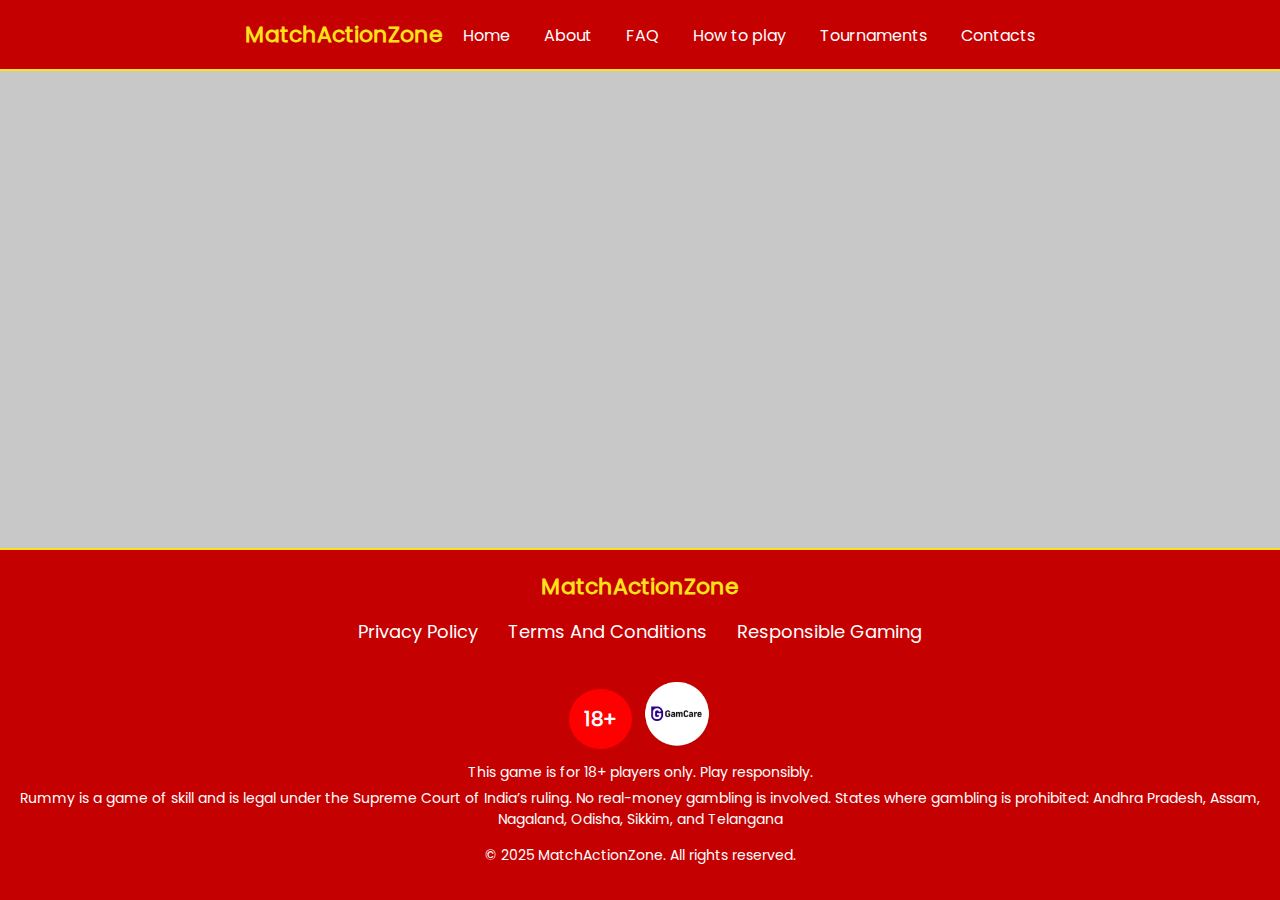
==== about/index.html @ b94d753a "ваыва" ====
<!DOCTYPE html>
<html lang="en">

<head>
    <meta charset="UTF-8" />
    <meta name="viewport" content="width=device-width, initial-scale=1.0" />
    <title>Discover MatchActionZone - Immerse Yourself in the Skill-Centric World of Rummy</title>
    <meta name="description" content="Welcome to MatchActionZone, a dedicated platform that celebrates the true spirit of Rummy! Our focus is on fostering skill and strategy, empowering players to enhance their analytical abilities and refine their game tactics. Join a vibrant community that values fair play, personal growth, and the thrill of mastering Rummy. Dive deep into a game where your expertise truly matters, and experience an exhilarating gaming journey with MatchActionZone!" />
    <link rel="stylesheet" href="/fonts/fontawesome/css/all.min.css" />
    <link rel="icon" href="/img/favicon.ico" />
    <link rel="stylesheet" href="/style.css" />

    <script src="/burgerMenu.js" defer></script>
    <script src="/popUp.js" defer></script>
    <script src="/about.js" defer></script>


</head>

<body>
    <header class="header">
        <nav class="navigation">
            <a class="header-link" href="/">MatchActionZone</a>
            <div class="burger-menu" id="burgerMenu">
                <div class="burger-line"></div>
                <div class="burger-line"></div>
                <div class="burger-line"></div>
            </div>
            <ul class="nav-list" id="navList">
                <li class="nav-item">
                    <a class="nav-link nav-link-hover" href="/">Home</a>
                </li>
                <li class="nav-item">
                    <a class="nav-link nav-link-hover" href="/about/">About</a>
                </li>
                <li class="nav-item">
                    <a class="nav-link nav-link-hover" href="/faq/">FAQ</a>
                </li>
                <li class="nav-item">
                    <a class="nav-link nav-link-hover" href="/how-to-play/">How to play</a>
                </li>
                <li class="nav-item">
                    <a class="nav-link nav-link-hover" href="/tournaments/">Tournaments</a>
                </li>
                <li class="nav-item">
                    <a class="nav-link nav-link-hover" href="/contacts/">Contacts</a>
                </li>
            </ul>
        </nav>
    </header>

    <main class="about-content">
        
    </main>

    <footer class="footer">
        <div class="footer-content">
            <div class="footer-details">
                <a class="footer-brand" href="/">MatchActionZone</a>
            </div>
            <div class="footer-links">
                <a href="/privacy-policy/">Privacy Policy</a>
                <a href="/terms-conditions/">Terms And Conditions</a>
                <a href="/responsible-gaming/">Responsible Gaming</a>
            </div>
            <div class="gam" >
                <div class="cirle" >18+</div>
                <a href="https://www.gamcare.org.uk/" target="_blank"><img class="img18" src="/img/ga-care.png" alt="img" ></a>
            </div>
        </div>
        <p class="warn-18">This game is for 18+ players only. Play responsibly.</p>
        <p class="warn-states">Rummy is a game of skill and is legal under the Supreme Court of India’s ruling. No real-money gambling is involved. 
            States where gambling is prohibited: Andhra Pradesh, Assam, Nagaland, Odisha, Sikkim, and Telangana</p>
        <p class="footer-rights">&copy; 2025 MatchActionZone. All rights reserved.</p>
    </footer>

    <div id="popup" class="popup">
        <div class="popup-content">
            <span class="close" id="closePopupButton">&times;</span>
            <h2>Important Notice</h2>
            <p>Play responsibly and stay in control! Our website is only for users aged 18 and above. Enjoy the game wisely and prioritize your well-being.</p>
        </div>
    </div>

</body>

</html>
---- style.css ----
@font-face {
    font-family: "Poppins";
    src: url("fonts/Poppins-Regular.ttf") format("truetype");
    font-weight: normal;
    font-style: normal;
}

html,
body {
    height: 100%;
    max-width: 1920px;
    margin: 0 auto;
}

html {
    scroll-behavior: smooth;
}
a {
    text-decoration: none;
}

body {
    font-family: "Poppins", sans-serif;
    font-size: 18px;
    font-weight: 400;
    margin: 0;
    background-color: #c8c8c8;
    color: rgb(0, 0, 0);
    display: flex;
    flex-direction: column;
    overflow-x: hidden;
}

* {
    box-sizing: border-box;
}

@media (max-width: 900px) {
    body {
        font-size: 16px;
    }
    .navigation {
        flex-direction: column;
        gap: 10px;
    }
    .header {
        padding: 35px 0;
        display: flex;
        justify-content: center;
    }
    .main-content {
        margin-top: 80px !important;
    }

    
}
body::-webkit-scrollbar {
    width: 10px;
    background-color: white;
}
body::-webkit-scrollbar-thumb {
    background-color: silver;
}
body::-webkit-scrollbar-track {
    -webkit-box-shadow: inset 0 0 6px white;
    background-color: transparent;
}
.header {
    padding: 18px 20px;
    position: fixed;
    top: 0px;
    left: 0px;
    right: 0px;
    background-color: #c50000;
    transition: top 0.3s;
    z-index: 1000;
    max-width: 1920px;
    margin: 0 auto;
    border-bottom: 2px solid #ffe11c;
}
.navigation {
    display: flex;
    justify-content: space-between;
    align-items: center;
}
.header-link,
.footer-brand {
    text-decoration: none;
    color: #ffe11c;
    font-weight: 900;
    font-size: 22px;
    transition: color 0.3s ease;
}
.nav-list {
    list-style: none;
    padding: 0;
    margin: 0;
    display: flex;
}
.nav-item {
    margin-left: 20px;
}
.nav-link {
    font-weight: 100;
    text-decoration: none;
    color: rgb(255, 255, 255);
    font-size: 16px;
    border-bottom: 1px solid transparent;
    transition: all 0.3s ease;
}


@media (max-width: 550px) {
    .nav-item {
        margin-left: 5px;
        font-size: 14px;
    }
    .nav-link {
        padding: 2px 5px;
    }
}

.nav-list.show {
    max-height: 100%;
    opacity: 1;
    right: 0;
}

.burger-menu {
    display: none;
    flex-direction: column;
    cursor: pointer;
    transition: transform 0.3s ease;
}

.burger-line {
    width: 30px;
    height: 4px;
    background-color: rgb(255, 255, 255);
    margin: 3px 0;
    transition: 0.3s;
}

.burger-menu.active .burger-line:nth-child(1) {
    transform: translateY(10px) rotate(45deg);
}

.burger-menu.active .burger-line:nth-child(2) {
    opacity: 0;
}

.burger-menu.active .burger-line:nth-child(3) {
    transform: translateY(-10px) rotate(-45deg);
}

@media (max-width: 730px) {
    .nav-list {
        list-style: none;
        padding: 0;
        margin: 0;
        display: flex;
        transition: max-height 0.3s ease, opacity 0.3s ease;
        max-height: 0;
        overflow: hidden;
        opacity: 0;
    }
    .nav-list {
        display: flex;
    }

    .nav-item:first-child {
        margin-top: 20px;
    }

    .burger-menu {
        display: flex;
        margin-right: 15px;
    }
    .navigation {
        flex-direction: row;
        flex-wrap: wrap;
        margin-top: 40px;
    }
}

.main-content {
    margin-top: 50px;
}

.navigation {
    margin: 0 auto;
    display: flex;
    align-items: center;
    width: 100%;
    max-width: 1200px;
    justify-content: center;
}

@media (max-width: 768px) {
    .main-content {
        margin-top: 52px;
    }
    .navigation {
        justify-content: space-between;
    }
}

.nav-list {
    display: flex;
    gap: 14px;
    list-style: none;
}

.nav-item {
    position: relative;
}

@media (max-width: 730px) {
    .burger-menu {
        display: flex;
        z-index: 10000;
    }
    .nav-list {
        list-style: none;
        padding: 0;
        margin: 0;
        display: flex;
        flex-direction: column; /* Изменяем на колонку для бокового меню */
        background-color: #c50000; /* Цвет фона */
        position: fixed; /* Фиксируем меню */
        top: 0;
        right: -250px; /* Скрываем за пределами экрана */
        width: 250px; /* Ширина меню */
        height: 100%; /* Высота на весь экран */
        transition: right 0.3s ease; /* Анимация */
        z-index: 999; /* Указываем z-index */
        border-left: 2px solid #ffe11c;
    }
    .nav-list.active {
        display: flex;
    }
    .nav-link-underline {
        border: none;
    }
}

@media (max-width:426px) {
    
    .burger-line{
        background-color: rgb(255, 255, 255);
    }
    .main-content{
        margin-top: 0;
    }
    .slider-header{
        margin-top: 0;
    }
    .nav-list{
        top: 0;
    }
    
}

.footer {
    background-color: #c50000; /* Dark background color */
    color: #ffffff; /* White text color */
    padding: 20px;
    text-align: center;
    margin-top: auto;
    border-top: 2px solid #ffe11c;
}

.footer-content {
    display: flex;
    flex-direction: column; /* Stack items vertically */
    align-items: center; /* Center items */
}

.footer-details {
    margin-bottom: 15px; /* Space between brand and links */
}

.footer-links {
    margin-bottom: 15px; /* Space below links */
    display: flex;
    gap: 10px;
}

.footer-links a {
    color: #ffffff; /* White color for links */
    text-decoration: none; /* Remove underline */
    margin: 0 10px; /* Space between links */
    transition: color 0.3s ease;
}

.warn-18,
.warn-states {
    font-size: 14px; /* Set a smaller font size for warnings */
    margin: 5px 0; /* Space around paragraphs */
}

.footer-rights {
    font-size: 14px; /* Similar size for rights statement */
    margin-top: 15px; /* Space above this statement */
}

/* Responsive Styles */
@media (max-width: 768px) {
    .footer-content {
        flex-direction: column; /* Stack vertically on smaller screens */
    }
    
    .footer-links {
        flex-direction: column; /* Stack links vertically on smaller screens */
        align-items: center; /* Center links */
    }
    
    .footer-links a {
        margin: 5px 0; /* Space between stacked links */
    }
}

.gam{
    display: flex; margin-top: 20px; align-items: center; gap: 10px; justify-content: center;
  }
  .cirle{
    color: white; background-color: red; border-radius: 100%; padding: 15px;font-size: 20px; font-weight: 700;

  }
  .img18{
    max-width: 70px;
  }

  .popup {
    display: none; /* По умолчанию скрываем */
    position: fixed;
    top: 0;
    left: 0;
    width: 100%;
    height: 100%;
    background: rgba(0, 0, 0, 0.807);
    justify-content: center;
    align-items: center;
}

.popup-content {
    background: rgb(233, 163, 163);
    padding: 10px;
    border-radius: 5px;
    text-align: center;
    position: relative;
    max-width: 900px;
}

.close {
    position: absolute;
    top: 10px;
    right: 15px;
    cursor: pointer;
    font-size: 30px;
}


.thank-you-container {
    max-width: 600px;
    padding: 20px;
    background: #fff;
    border: 1px solid #ddd;
    box-shadow: 0 2px 5px rgba(0, 0, 0, 0.1);
    border-radius: 8px;
    position: fixed;
    top: 50%;
    left: 50%;
    transform: translate(-50%, -50%);
    width: 90%;
  }
  .thank-you-container h1 {
    font-size: 2rem;
    margin-bottom: 20px;
  }
  .thank-you-container p {
    font-size: 1rem;
    margin-bottom: 30px;
  }

.hero-section {
    margin-top: -30px;
    position: relative;
    height: 100vh;
    width: 100%;
    background-image: url('img/home/hero-bg.jpg');
    background-size: cover;
    background-position: center;
    display: flex;
    justify-content: center;
    align-items: center;
}

.hero-section-2 {
    margin-top: -30px;
    position: relative;
    height: 100vh;
    width: 100%;
    background-image: url('img/about-bg.jpg');
    background-size: cover;
    background-position: center;
    display: flex;
    justify-content: center;
    align-items: center;
}

.hero-overlay {
    position: absolute;
    top: 0;
    left: 0;
    right: 0;
    bottom: 0;
    background-color: rgba(0, 0, 0, 0.5);
    display: flex;
    flex-direction: column;
    justify-content: center;
    align-items: center;
    text-align: center;
    color: white;
}

.hero-title {
    font-size: 2.5em;
    margin-bottom: 10px;
    padding: 10px;
}

.hero-subtitle {
    font-size: 1.5em;
    margin: 0;
    margin-bottom: 20px;
    padding: 10px;
    padding-left: 60px;
    padding-right: 60px;
}

.hero-button {
    padding: 10px 20px;
    background-color: transparent;
    color: #ffffff;
    text-decoration: none;
    border: 2px solid white;
    border-radius: 30px;
    transition: background-color 0.3s;
}

@media (max-width: 600px) {
    .hero-title {
        font-size: 2em;
    }

    .hero-subtitle {
        font-size: 1.2em;
    }

    .hero-button {
        padding: 8px 16px;
    }

}

.hero__form {
    max-width: 400px;
    margin: 50px auto; /* Отступ сверху для визуального отделения */
    padding: 30px;
    background: linear-gradient(270deg, #ffcc00, #ff3366, #ffcc00); /* Градиентный фон */
    background-size: 400% 400%; /* Размер фона для анимации */
    border-radius: 12px; /* Закругленные углы */
    box-shadow: 0 8px 20px rgba(0, 0, 0, 0.1); /* Мягкая тень */
    display: flex;
    flex-direction: column;
    animation: gradient 10s ease infinite; /* Анимация градиента */
    position: relative; /* Для наличия контекста позиционирования */
    z-index: 1; /* Повышаем порядок слоя формы */
}

/* Анимация градиента */
@keyframes gradient {
    0% {
        background-position: 0% 50%; /* Начальное положение */
    }
    50% {
        background-position: 100% 50%; /* Положение в середине */
    }
    100% {
        background-position: 0% 50%; /* Возврат к началу */
    }
}

.hero__form:hover {
    transform: translateY(-3px); /* Легкий подъем при наведении */
}

.priv-btn-link {
    color: black;
    transition: all 0.5s ease;
}

.hero__label {
    margin-bottom: 10px;
    font-weight: bold;
    font-size: 1.1em;
    color: #333; /* Темно-серый цвет текста */
}

input[type="tel"] {
    padding: 14px;
    border: 1px solid #ccc; /* Серый цвет границы */
    border-radius: 8px;
    font-size: 1em;
    margin-bottom: 20px;
    transition: border-color 0.3s, box-shadow 0.3s; /* Плавные эффекты */
}

input[type="tel"]:focus {
    border-color: #007BFF; /* Цвет границы при фокусе */
    box-shadow: 0 0 5px rgba(0, 123, 255, 0.5); /* Тень при фокусе */
    outline: none;
}

.hero-flex-cont {
    display: flex;
    align-items: center;
    margin-bottom: 20px;
}

.hero__note {
    margin-left: 10px;
    font-size: 0.9em;
    color: #ffffff; /* Грей цвет текста */
}

.btn-hero {
    padding: 12px;
    background-color: #7d0000; /* Основной цвет кнопки */
    color: #ffffff; /* Цвет текста кнопки */
    border: none;
    border-radius: 8px;
    font-size: 1.1em;
    cursor: pointer;
    transition: background-color 0.3s, transform 0.2s; /* Плавные изменения */
}

/* Медиазапросы для адаптивности */
@media (max-width: 600px) {
    .hero__form {
        width: 90%;
        padding: 20px; /* Уменьшаем отступы на мобильных устройствах */
    }

    .hero__label {
        font-size: 1em;
    }

    input[type="tel"], .btn-hero {
        font-size: 0.9em;
    }

    .hero__note {
        font-size: 0.8em;
    }
}





























@media (min-width: 1025px) {
    .header-link:hover,
    .footer-brand:hover {
        color: #c0c0c0;
    }
    .nav-link-hover:hover {
        color: #ffe11c;
    }
    .footer-links a:hover {
        color: #ffe11c;
    }
    .btn-hero:hover {
        background-color: #c00000; /* Цвет кнопки при наведении */
        transform: translateY(-1px); /* Легкий подъем при наведении */
    }
    .priv-btn-link:hover {
        color: #616161;
    }
}
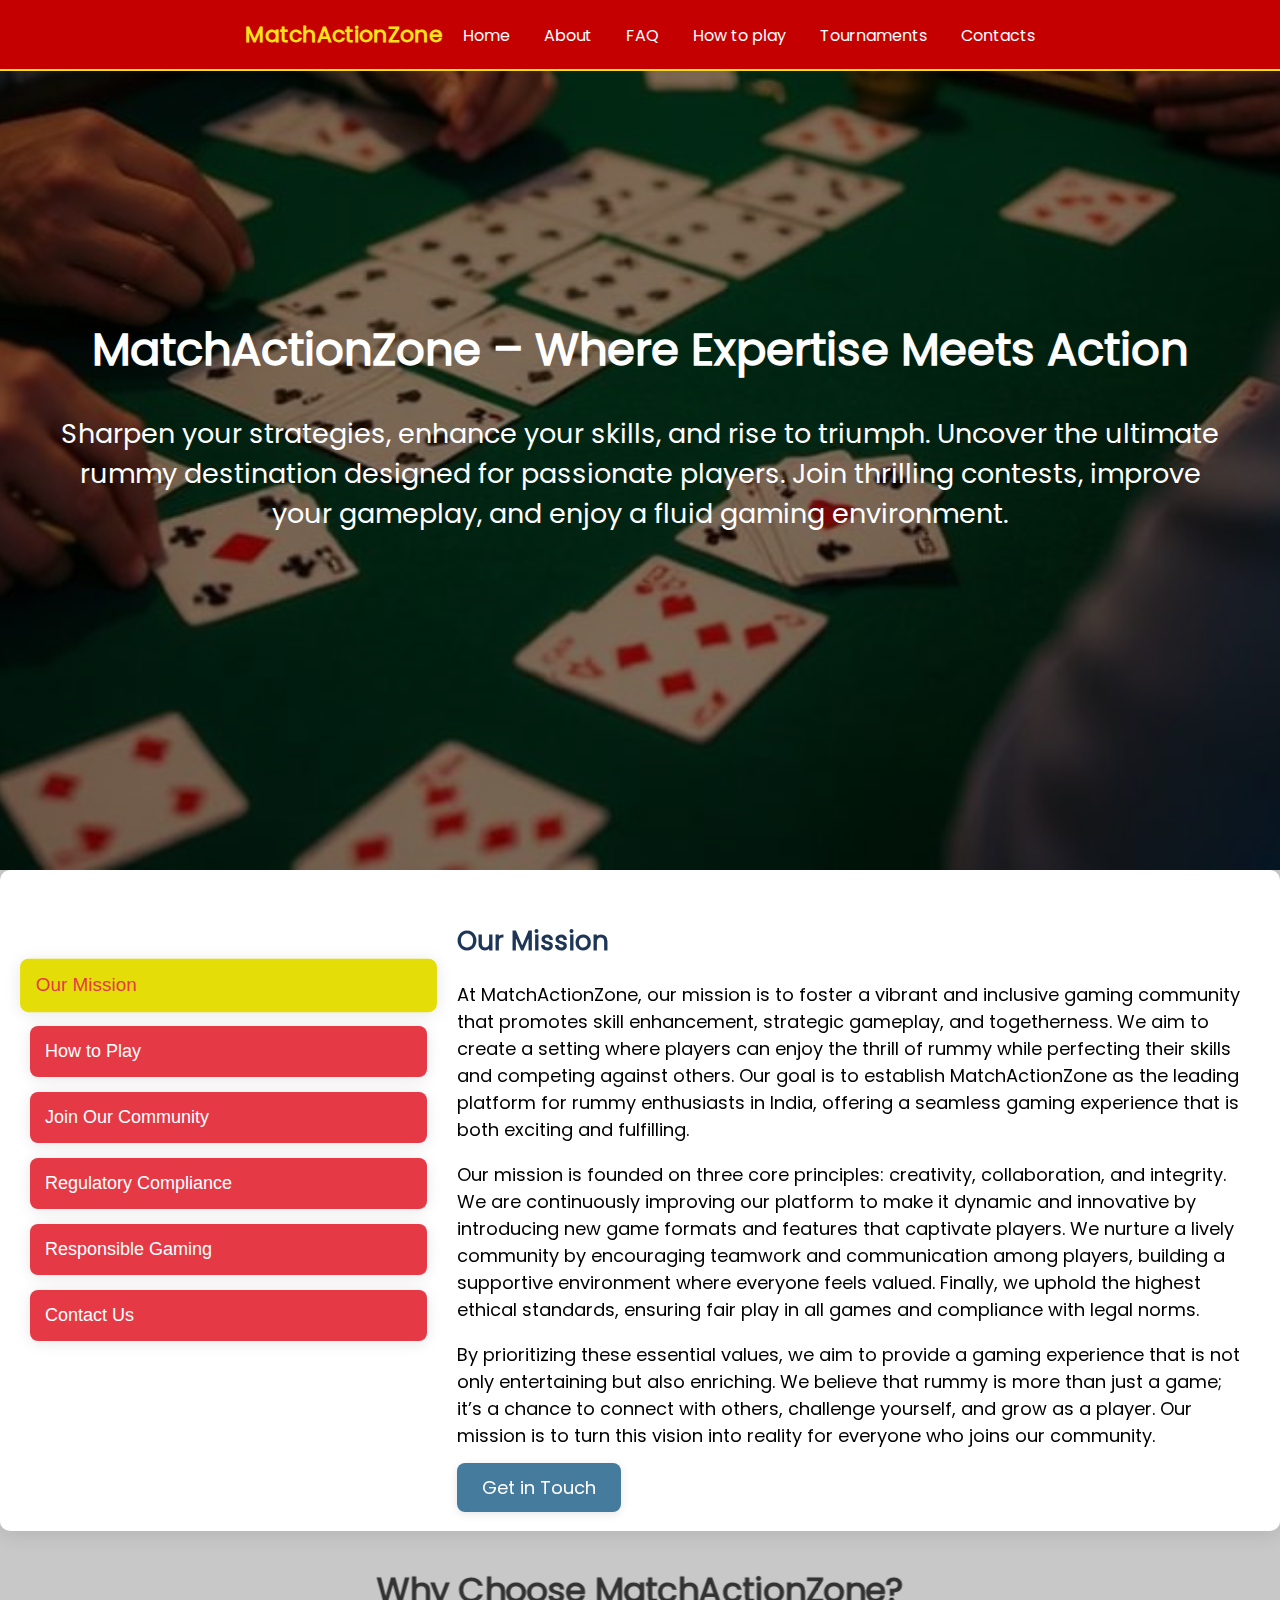
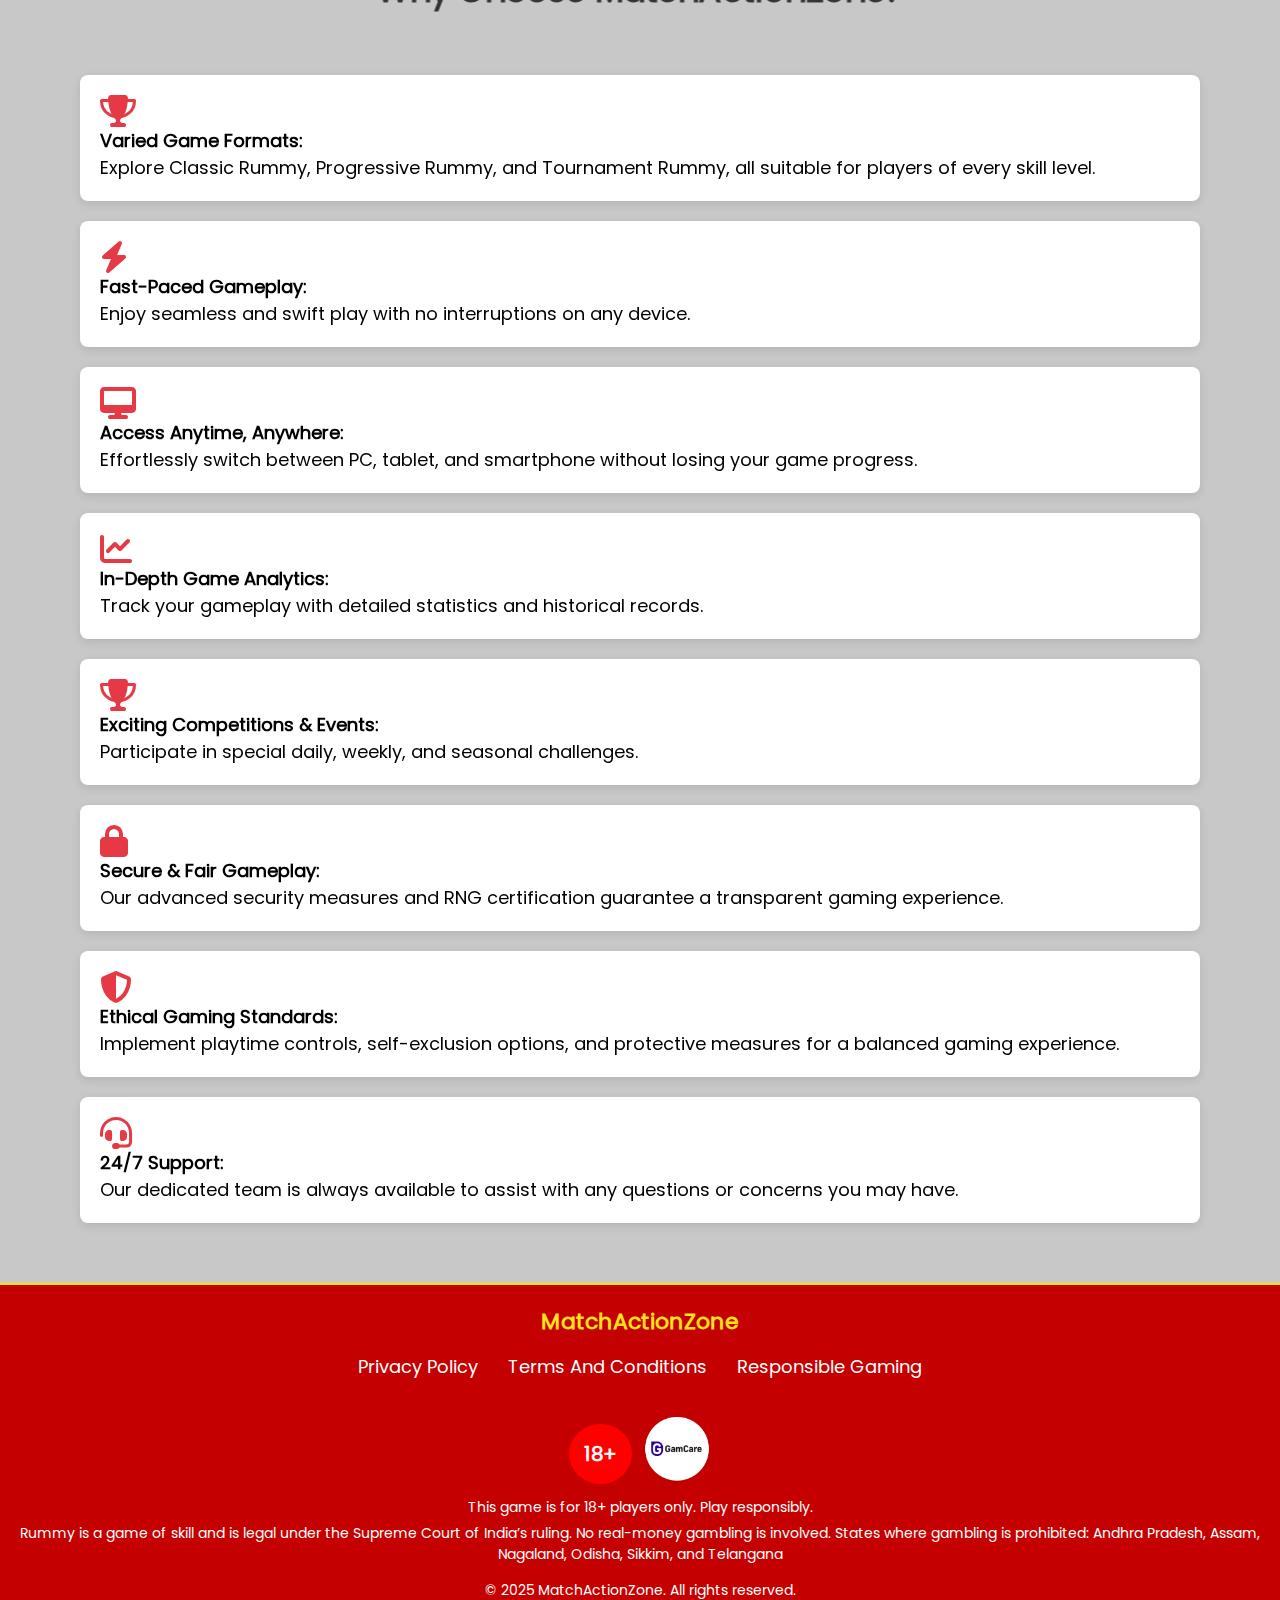
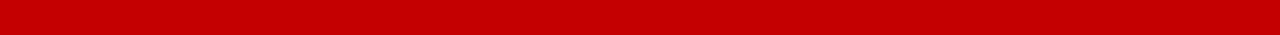
==== commit 76548976: "fghfghfh" ====
--- a/about/index.html
+++ b/about/index.html
@@ -50,7 +50,102 @@
     </header>
 
     <main class="about-content">
-        
+        <section class="hero-section-2">
+            <div class="hero-overlay">
+                <h1 class="hero-title">MatchActionZone – Where Expertise Meets Action</h1>
+                <p class="hero-subtitle">Sharpen your strategies, enhance your skills, and rise to triumph. Uncover the ultimate rummy destination designed for passionate players. Join thrilling contests, improve your gameplay, and enjoy a fluid gaming environment.</p>
+            </div>
+        </section>
+        <section class="about-rummy">
+            <div class="about-rummy__container">
+                <div class="about-rummy__sidebar">
+                    <button class="about-rummy__button about-rummy__button--active" data-content="mission">Our Mission</button>
+                    <button class="about-rummy__button" data-content="gameplay">How to Play</button>
+                    <button class="about-rummy__button" data-content="community">Join Our Community</button>
+                    <button class="about-rummy__button" data-content="compliance">Regulatory Compliance</button>
+                    <button class="about-rummy__button" data-content="responsible">Responsible Gaming</button>
+                    <button class="about-rummy__button" data-content="support">Contact Us</button>
+                </div>
+                <div class="about-rummy__content">
+                    <div class="about-rummy__text display-block" id="mission"> <!-- Initially displayed -->
+                        <h2 class="about-rummy__title">Our Mission</h2>
+                        <p>At MatchActionZone, our mission is to foster a vibrant and inclusive gaming community that promotes skill enhancement, strategic gameplay, and togetherness. We aim to create a setting where players can enjoy the thrill of rummy while perfecting their skills and competing against others. Our goal is to establish MatchActionZone as the leading platform for rummy enthusiasts in India, offering a seamless gaming experience that is both exciting and fulfilling.</p>
+                        <p>Our mission is founded on three core principles: creativity, collaboration, and integrity. We are continuously improving our platform to make it dynamic and innovative by introducing new game formats and features that captivate players. We nurture a lively community by encouraging teamwork and communication among players, building a supportive environment where everyone feels valued. Finally, we uphold the highest ethical standards, ensuring fair play in all games and compliance with legal norms.</p>
+                        <p>By prioritizing these essential values, we aim to provide a gaming experience that is not only entertaining but also enriching. We believe that rummy is more than just a game; it’s a chance to connect with others, challenge yourself, and grow as a player. Our mission is to turn this vision into reality for everyone who joins our community.</p>
+                    </div>
+                    <div class="about-rummy__text display-none" id="gameplay">
+                        <h2>How to Play</h2>
+                        <p>MatchActionZone is designed to provide an engaging and captivating gaming experience for players of every skill level. Our platform features a variety of rummy formats, each with distinct rules and strategic elements. From traditional 13-card rummy to complex variants like Points Rummy and Pool Rummy, we ensure that there’s something fun for everyone.</p>
+                        <p>The gameplay experience focuses on skill and strategy, ensuring that every match poses a challenging test that requires focus and careful thought. Players can engage in real-money games, tournaments, and special events, providing opportunities to win exciting rewards and prizes. We are constantly refining our gameplay options and features to keep the excitement alive, ensuring players always have new adventures to embark on.</p>
+                        <p>Additionally, our user-friendly interface allows beginners to learn easily while seasoned players can sharpen their strategies. We offer comprehensive tutorials and support to help newcomers get started, and our community forums are brimming with expert tips and strategies shared by experienced members. This collaborative spirit helps players enhance their skills and fully enjoy the game.</p>
+                    </div>
+                    <div class="about-rummy__text display-none" id="community">
+                        <h2>Join Our Community</h2>
+                        <p>At MatchActionZone, our community is at the heart of what we do. We believe that the true essence of rummy lies in the connections and friendships built through the game. Our platform is designed to foster a sense of belonging among players, offering a space to share strategies, learn from one another, and grow together.</p>
+                        <p>Our community is lively and diverse, comprising players from all over India. We promote interaction through forums, chat rooms, and social media, where players can discuss gameplay, share experiences, and engage in meaningful dialogue. This collaborative atmosphere enriches the gaming experience and nurtures lasting relationships among players.</p>
+                        <p>We also organize community events and competitions that bring players together, offering chances to compete, socialize, and create memorable experiences. These events are designed to be inclusive and engaging, ensuring every player feels a part of the larger rummy family. By cultivating this strong sense of community, we aim to position MatchActionZone as more than just a gaming platform—it’s a social space where friendships blossom and unforgettable moments are made.</p>
+                    </div>
+                    <div class="about-rummy__text display-none" id="compliance">
+                        <h2>Regulatory Compliance</h2>
+                        <p>At MatchActionZone, we are fully committed to adhering to legal regulations. We recognize that rummy is regarded as a game of skill in India, which allows players to legally participate in real-money games. Our platform is structured to guarantee that all games are fair, transparent, and conducted in accordance with the law.</p>
+                        <p>We dedicate ourselves to maintaining the highest levels of integrity and transparency, ensuring our operations align with Indian gaming regulations. Our legal team continuously monitors updates to legislation and adjusts our practices to ensure ongoing compliance. This commitment to the law assures our players that they are engaging in a safe and legitimate gaming environment.</p>
+                        <p>Furthermore, we advocate for responsible gaming practices, encouraging players to stay within their limits and establish boundaries to promote a healthy gaming experience. Our platform incorporates features to help players manage their gaming habits, including deposit limits and self-exclusion options. By prioritizing regulatory compliance and responsible gaming, we strive to create a safe and trustworthy environment for all users.</p>
+                    </div>
+                    <div class="about-rummy__text display-none" id="responsible">
+                        <h2>Responsible Gaming</h2>
+                        <p>MatchActionZone is dedicated to promoting responsible gaming practices that ensure a safe and enjoyable experience for every player. We believe that gaming should provide entertainment and not lead to financial strain or personal issues. To support this, we offer tools and resources to help players manage their gaming habits responsibly.</p>
+                        <p>Our platform includes features like deposit limits, session limits, and self-exclusion options that empower players to set restrictions and monitor their gaming activities. We also provide access to resources and support for those who may need assistance with their gaming behavior, including links to counseling services and support groups.</p>
+                        <p>Moreover, we encourage players to enjoy gaming within their means and refrain from chasing losses. Our community forums often discuss responsible gaming strategies, fostering a supportive atmosphere where players can share experiences and advice. By advocating for responsible gaming, we strive to ensure that MatchActionZone remains a positive and enjoyable experience for everyone involved.</p>
+                    </div>
+                    <div class="about-rummy__text display-none" id="support">
+                        <h2>Contact Us</h2>
+                        <p>At MatchActionZone, we pride ourselves on delivering exceptional customer support that is both responsive and proactive. Our dedicated support team is available 24/7 to assist with any questions or concerns. Whether you have inquiries about gameplay, transactions, or technical issues, we are here to help.</p>
+                        <p>Our support channels include email, phone, and live chat, ensuring you can reach us in the way that is most convenient for you. We aim to resolve issues quickly and efficiently, often providing solutions within minutes of receiving your query. Our goal is to ensure that every interaction with our support team leaves you feeling valued and supported.</p>
+                        <p>Additionally, we continually collect feedback from our players to improve our support services. This input helps us identify areas for enhancement and implement changes that enrich the overall gaming experience. By prioritizing customer satisfaction, we seek to build lasting relationships with our players, ensuring that MatchActionZone remains their first choice for rummy games.</p>
+                    </div>
+                    <div class="about-rummy__button-container">
+                        <a href="/contacts/" class="about-rummy__contact-button">Get in Touch</a>
+                    </div>
+                </div>
+            </div>
+        </section>
+        <section class="rummy-features">
+            <h2 class="rummy-features__title">Why Choose MatchActionZone?</h2>
+            <ul class="rummy-features__list">
+                <li class="rummy-features__item rummy-features__item--mode">
+                    <i class="fas fa-trophy rummy-features__icon"></i> <strong>Varied Game Formats:</strong> 
+                    Explore Classic Rummy, Progressive Rummy, and Tournament Rummy, all suitable for players of every skill level.
+                </li>
+                <li class="rummy-features__item rummy-features__item--speed">
+                    <i class="fas fa-bolt rummy-features__icon"></i> <strong>Fast-Paced Gameplay:</strong> 
+                    Enjoy seamless and swift play with no interruptions on any device.
+                </li>
+                <li class="rummy-features__item rummy-features__item--access">
+                    <i class="fas fa-desktop rummy-features__icon"></i> <strong>Access Anytime, Anywhere:</strong> 
+                    Effortlessly switch between PC, tablet, and smartphone without losing your game progress.
+                </li>
+                <li class="rummy-features__item rummy-features__item--insights">
+                    <i class="fas fa-chart-line rummy-features__icon"></i> <strong>In-Depth Game Analytics:</strong> 
+                    Track your gameplay with detailed statistics and historical records.
+                </li>
+                <li class="rummy-features__item rummy-features__item--tournaments">
+                    <i class="fas fa-trophy rummy-features__icon"></i> <strong>Exciting Competitions & Events:</strong> 
+                    Participate in special daily, weekly, and seasonal challenges.
+                </li>
+                <li class="rummy-features__item rummy-features__item--security">
+                    <i class="fas fa-lock rummy-features__icon"></i> <strong>Secure & Fair Gameplay:</strong> 
+                    Our advanced security measures and RNG certification guarantee a transparent gaming experience.
+                </li>
+                <li class="rummy-features__item rummy-features__item--responsible">
+                    <i class="fas fa-shield-alt rummy-features__icon"></i> <strong>Ethical Gaming Standards:</strong> 
+                    Implement playtime controls, self-exclusion options, and protective measures for a balanced gaming experience.
+                </li>
+                <li class="rummy-features__item rummy-features__item--support">
+                    <i class="fas fa-headset rummy-features__icon"></i> <strong>24/7 Support:</strong>
+                    Our dedicated team is always available to assist with any questions or concerns you may have.
+                </li>
+            </ul>
+        </section>
     </main>
 
     <footer class="footer">
--- a/style.css
+++ b/style.css
@@ -401,7 +401,7 @@
     position: relative;
     height: 100vh;
     width: 100%;
-    background-image: url('img/about-bg.jpg');
+    background-image: url('img/hero-about.jpg');
     background-size: cover;
     background-position: center;
     display: flex;
@@ -477,6 +477,7 @@
     animation: gradient 10s ease infinite; /* Анимация градиента */
     position: relative; /* Для наличия контекста позиционирования */
     z-index: 1; /* Повышаем порядок слоя формы */
+    transition: all 0.3s ease;
 }
 
 /* Анимация градиента */
@@ -490,10 +491,6 @@
     100% {
         background-position: 0% 50%; /* Возврат к началу */
     }
-}
-
-.hero__form:hover {
-    transform: translateY(-3px); /* Легкий подъем при наведении */
 }
 
 .priv-btn-link {
@@ -579,7 +576,953 @@
 
 
 
-
+/* Основные стили для секции */
+.rummy-bonus-section {
+    padding: 80px 20px;
+    text-align: center;
+    position: relative;
+    overflow: hidden;
+}
+
+.rummy-bonus-section__title {
+    font-size: 3rem;
+    color: #000000;
+    margin-bottom: 20px;
+    font-weight: 700;
+    text-transform: uppercase;
+    text-shadow: 1px 1px 10px rgba(0, 0, 0, 0.3);
+}
+
+.rummy-bonus-section__description {
+    font-size: 1.2rem;
+    color: #000000;
+    margin-bottom: 40px;
+    opacity: 0.7;
+}
+
+/* Стили для карточек команды */
+.rummy-bonus-cards {
+    display: grid;
+    grid-template-columns: repeat(3, 1fr);
+    gap: 20px;
+}
+
+.rummy-bonus-card {
+    position: relative;
+    background-color: #ffffff;
+    border-radius: 15px;
+    box-shadow: 0 20px 40px rgba(0, 0, 0, 0.15);
+    overflow: hidden;
+    transition: transform 0.3s ease, box-shadow 0.3s ease;
+    perspective: 1000px; /* Для 3D эффекта */
+}
+
+.rummy-bonus-card__image {
+    width: 100%;
+    height: 180px;
+    object-fit: cover;
+}
+
+.rummy-bonus-card__title {
+    font-size: 1.8rem;
+    margin: 20px 0 10px;
+    color: #a80000;
+    font-weight: bold;
+    text-transform: uppercase;
+}
+
+.rummy-bonus-card__text {
+    color: #454545;
+    font-size: 1rem;
+    margin-bottom: 10px;
+}
+
+/* Стили для кнопок и ссылок */
+.rummy-bonus-card__button {
+    padding: 12px 20px;
+    border-radius: 5px;
+    text-transform: uppercase;
+    font-weight: bold;
+    color: #fff;
+    background: linear-gradient(45deg, #ad4949, #69000e);
+    box-shadow: 0 5px 15px rgba(0, 0, 0, 0.2);
+    transition: transform 0.3s ease, background-color 0.3s ease;
+    text-decoration: none; /* Убираем подчеркивание */
+    display: inline-block; /* Делаем ссылку блочным элементом для padding */
+    margin-bottom: 20px;
+}
+
+/* Эффект 3D на карточках */
+.rummy-bonus-card::before, .rummy-bonus-card::after {
+    content: '';
+    position: absolute;
+    top: 0;
+    left: 0;
+    width: 100%;
+    height: 100%;
+    border-radius: 15px;
+    transition: transform 0.3s;
+    pointer-events: none;
+}
+
+.rummy-bonus-card::before {
+    background: rgba(255, 255, 255, 0.2);
+    transform: translateZ(-1px);
+    z-index: -1;
+}
+
+.rummy-bonus-card::after {
+    background: rgba(0, 0, 0, 0.1);
+    transform: translateZ(-2px);
+    z-index: -1;
+}
+
+/* Адаптивный дизайн */
+@media (max-width: 1024px) {
+    .rummy-bonus-cards {
+        grid-template-columns: repeat(2, 1fr);
+    }
+
+    .rummy-bonus-section__title {
+        font-size: 2.5rem;
+    }
+
+    .rummy-bonus-section__description {
+        font-size: 1rem;
+    }
+}
+
+@media (max-width: 768px) {
+    .rummy-bonus-cards {
+        grid-template-columns: 1fr;
+    }
+
+    .rummy-bonus-section__title {
+        font-size: 2rem;
+    }
+
+    .rummy-bonus-card__title {
+        font-size: 1.5rem;
+    }
+}
+
+.rummyInfo-online {
+    padding: 60px;
+    border-radius: 10px;
+    max-width: 1400px;
+    margin: auto;
+    background: #f9f9f9;
+    position: relative;
+    overflow: hidden;
+}
+
+/* Заголовок секции */
+.rummyInfo-online-title {
+    font-size: 2.5rem;
+    color: #000;
+    text-align: center;
+    margin-bottom: 20px;
+    text-shadow: 2px 2px 5px rgba(0, 0, 0, 0.1);
+    transform: translateZ(0);
+    animation: slideIn 0.5s ease forwards;
+}
+
+/* Контент секции */
+.rummyInfo-online-content {
+    background: linear-gradient(135deg, #ffffff 0%, #e0e0e0 100%);
+    padding: 30px;
+    border-radius: 8px;
+    box-shadow: 0 10px 30px rgba(0, 0, 0, 0.15);
+    position: relative;
+    overflow: hidden;
+}
+
+/* Анимация для параграфов */
+.rummyInfo-paragraph {
+    font-size: 1.2rem;
+    line-height: 1.6;
+    margin-bottom: 15px;
+    color: #000;
+    opacity: 0; /* Начальное состояние */
+    transform: translateY(20px);
+    animation: fadeIn 0.5s ease forwards; /* Анимация появления */
+}
+
+/* Кнопка */
+.rummyInfo-online-button {
+    display: inline-block;
+    margin-top: 20px;
+    padding: 12px 30px;
+    background-color: #be0000;
+    color: #ffffff;
+    border: none;
+    border-radius: 30px;
+    text-decoration: none;
+    font-size: 1.1rem;
+    cursor: pointer;
+    transition: background-color 0.3s, transform 0.3s, box-shadow 0.3s;
+    box-shadow: 0 4px 10px rgba(0, 0, 0, 0.2);
+}
+
+/* Эффекты на кнопке */
+.rummyInfo-online-button:hover {
+    background-color: #d32a2a;
+    transform: translateY(-3px);
+    box-shadow: 0 8px 20px rgba(0, 0, 0, 0.3);
+}
+
+/* Паралакс эффект для секции */
+.rummyInfo-online::before {
+    content: '';
+    position: absolute;
+    top: 10%;
+    left: 50%;
+    width: 150%;
+    height: 150%;
+    background: rgba(255, 255, 255, 0.2);
+    border-radius: 50%;
+    transform: translate(-50%, -50%) scale(0.5);
+    z-index: 0;
+    animation: pulse 10s infinite ease-in-out;
+}
+
+/* Ключевые кадры для анимаций */
+@keyframes fadeIn {
+    to {
+        opacity: 1;
+        transform: translateY(0);
+    }
+}
+
+@keyframes slideIn {
+    from {
+        transform: translateY(-20px);
+        opacity: 0;
+    }
+    to {
+        transform: translateY(0);
+        opacity: 1;
+    }
+}
+
+@keyframes pulse {
+    0% {
+        transform: translate(-50%, -50%) scale(0.5);
+    }
+    50% {
+        transform: translate(-50%, -50%) scale(0.6);
+    }
+    100% {
+        transform: translate(-50%, -50%) scale(0.5);
+    }
+}
+
+/* Скрытый контент */
+.hiddenInfinity {
+    display: none;
+}
+
+/* Адаптивные стили */
+@media (max-width: 768px) {
+    .rummyInfo-online-title {
+        font-size: 2rem;
+    }
+
+    .rummyInfo-paragraph {
+        font-size: 1rem;
+    }
+
+    .rummyInfo-online-button {
+        font-size: 1rem;
+    }
+}
+
+@media (max-width: 480px) {
+    .rummyInfo-online {
+        padding: 20px;
+    }
+
+    .rummyInfo-online-title {
+        font-size: 1.5rem;
+    }
+
+    .rummyInfo-paragraph {
+        font-size: 0.9rem;
+    }
+
+    .rummyInfo-online-button {
+        padding: 10px 15px;
+        font-size: 0.9rem;
+    }
+}
+
+.rummy-section {
+    width: 100%; /* Занимает всю ширину экрана */
+    padding: 40px;
+    border-radius: 0; /* Без закругленных углов для полноэкранного стиля */
+    color: #000000;
+}
+
+.button-group {
+    display: flex;
+    justify-content: center;
+    gap: 20px; /* Пробел между кнопками */
+    margin-bottom: 30px;
+}
+
+.rummy-button {
+    padding: 15px 30px; /* Измененный отступ */
+    color: #ffffff;
+    background: rgba(204, 0, 0, 0.647); /* Полупрозрачный белый фон */
+    border: none; 
+    border-radius: 25px; /* Овальная форма */
+    font-size: 18px; /* Увеличенный размер шрифта */
+    cursor: pointer; /* Указатель для кликуемого элемента */
+    transition: all 0.3s ease; /* Плавный переход */
+    font-weight: bold; /* Жирный текст */
+}
+
+.rummy-button.active {
+    background-color: rgba(217, 69, 69, 0.504); /* Новая активная кнопка */
+}
+
+.content-block {
+    display: none;
+    margin-top: 30px;
+    text-align: left;
+    background: rgba(255, 255, 255, 0.9); /* Полупрозрачный белый фон */
+    border-radius: 20px;
+    padding: 30px;
+    box-shadow: 0 4px 20px rgba(0, 0, 0, 0.1); /* Легкая тень */
+}
+
+.content-block.active {
+    display: block;
+}
+
+.content-image {
+    width: 100%;
+    height: auto;
+    max-height: 400px; /* Максимальный размер изображения */
+    object-fit: cover;
+    border-radius: 20px;
+    margin-bottom: 15px; /* Пробел под изображением */
+}
+
+.rummy-section h3 {
+    font-size: 32px; /* Увеличенный размер заголовка */
+    margin: 20px 0;
+    text-shadow: 1px 1px 2px rgba(0, 0, 0, 0.5); /* Тень текста */
+}
+
+.rummy-section p {
+    font-size: 18px; /* Увеличенный размер текста */
+    line-height: 1.6; /* Увеличенный интервал между строками */
+}
+
+.rummy-section ul {
+    margin-left: 20px;
+    list-style-type: disc; /* Изменён тип маркеров */
+    padding-left: 10px; /* Отступ слева */
+    color: #333; /* Цвет текста для списка */
+}
+
+@media (max-width: 1030px) {
+    .button-group {
+        flex-direction: column;
+        gap: 10px; /* Пробел между кнопками в столбик */
+    }
+
+    .content-block {
+        padding: 20px; /* Уменьшенные отступы на мобильных устройствах */
+    }
+
+    .content-image {
+        max-height: 250px; /* Меньший максимальный размер изображений на мобильниках */
+    }
+
+    .rummy-button {
+        width: 100%; /* Ширина кнопок на мобильных */
+    }
+}
+
+.reviews-section {
+    text-align: center;
+    margin: 20px;
+    color: rgb(0, 0, 0);
+}
+
+.reviews-title {
+    font-size: 2em;
+    margin-bottom: 20px;
+    color: #920e0e;
+}
+
+.reviews-slider {
+    position: relative;
+    overflow: hidden;
+    height: 200px;
+}
+
+.reviews-slide {
+    opacity: 0;
+    transition: opacity 0.5s ease;
+    position: absolute;
+    width: 100%;
+    height: 100%;
+    text-align: center;
+}
+
+.reviews-slide.reviews-active {
+    opacity: 1;
+}
+
+.review-image {
+    border-radius: 50%;
+    width: 80px;
+    height: 80px;
+    object-fit: cover;
+    margin-bottom: 10px;
+}
+
+.reviewer-name {
+    font-weight: bold;
+    margin-bottom: 5px;
+}
+
+.review-text {
+    font-size: 1.2em;
+    line-height: 1.5;
+    padding: 0 20px;
+}
+
+@media (max-width: 768px) {
+    .reviews-title {
+        font-size: 1.5em;
+    }
+
+    .review-text {
+        font-size: 1em;
+    }
+
+    .review-image {
+        width: 60px;
+        height: 60px;
+    }
+}
+
+.match-action-card-section {
+    display: flex;                 /* Use Flexbox for layout */
+    flex-wrap: wrap;             /* Allow the cards to wrap */
+    justify-content: center;      /* Center cards horizontally */
+    gap: 20px;                   /* Space between cards */
+    padding: 20px;               /* Optional padding around the section */
+}
+
+.match-action-card {
+    background-color: white;      /* Background color of card */
+    border-radius: 15px;         /* Rounded corners */
+    box-shadow: 0 4px 10px rgba(0, 0, 0, 0.2);  /* Subtle shadow for depth */
+    transition: transform 0.2s, box-shadow 0.2s; /* Smooth transition effects */
+    width: calc(33.33% - 20px);  /* 3 cards per row with gap adjustment */
+    max-width: 400px;            /* Maximum width for larger screens */
+    overflow: hidden;            /* Ensures content doesn't overflow */
+    position: relative;           /* Position context for child elements */
+    padding: 10px;
+}
+
+.match-action-card-title {
+    font-size: 1.5em;            /* Title font size */
+    color: #333;                 /* Title color */
+    margin: 20px 0;             /* Margin around title */
+    text-align: center;          /* Center the title */
+}
+
+.match-action-card-content {
+    padding: 20px;               /* Padding for content */
+    text-align: center;          /* Center text */
+}
+
+.match-action-card-icon {
+    font-size: 40px;             /* Icon size */
+    color: #af0c58;              /* Icon color */
+}
+
+.match-action-card-text {
+    font-size: 1em;              /* Text font size */
+    color: #666;                 /* Text color */
+    line-height: 1.5;            /* Line height for readability */
+}
+
+/* Media Queries for responsiveness */
+@media (max-width: 768px) {
+    .match-action-card {
+        width: calc(100% - 20px); /* Full width for smaller screens */
+    }
+}
+
+.terms-content, .privacy-content, .responsible-game-content{
+    padding: 20px;
+}
+
+.terms-title, .privacy-title, .gaming-title {
+    font-size: 2.5em;
+    color: #333;
+    text-align: center;
+    margin-bottom: 20px;
+    margin-top: 120px;
+}
+
+.terms-intro, .privacy-intro, .gaming-intro {
+    font-size: 1.2em;
+    color: #373737;
+    text-align: center;
+    margin-bottom: 30px;
+}
+
+.privacy-policy-section-title, .terms-and-conditions-section-title, .responsible-gaming-section-title {
+    font-size: 1.8em;
+    margin: 30px 0 10px;
+    color: #7a1010; /* Green color for section titles */
+}
+
+.privacy-policy-section-description, .terms-and-conditions-section-description, .responsible-gaming-section-description {
+    font-size: 1em;
+    color: #373737;
+    line-height: 1.6;
+    margin-bottom: 20px;
+}
+
+.privacy-policy-info-list, .terms-and-conditions-prohibited-activities, .responsible-gaming-gaming-guidelines {
+    list-style-type: none; /* Removes default list style */
+    padding-left: 0; /* Removes left padding */
+}
+
+.privacy-policy-info-item, .terms-and-conditions-prohibited-item, .responsible-gaming-guideline-item {
+    background: #e7e786;
+    margin: 10px 0;
+    padding: 10px;
+    border-radius: 5px;
+    box-shadow: 0 2px 5px rgba(0, 0, 0, 0.1);
+    transition: transform 0.2s, box-shadow 0.2s;
+}
+
+/* Responsive Styles */
+@media (max-width: 768px) {
+    .terms-title, .privacy-title, .gaming-title {
+        font-size: 2em;
+    }
+
+    .terms-intro, .privacy-intro, .gaming-intro, 
+    .privacy-policy-section-title, .terms-and-conditions-section-title, .responsible-gaming-section-title {
+        font-size: 1.5em;
+    }
+
+    .privacy-policy-section-description, .terms-and-conditions-section-description, .responsible-gaming-section-description {
+        font-size: 0.9em;
+    }
+}
+
+.faq-section {
+    max-width: 800px;
+    margin: 30px auto; /* Увеличено расстояние сверху и снизу */
+    border-radius: 15px; /* Увеличены углы для более плавного вида */
+    background: linear-gradient(135deg, rgba(248, 248, 248, 0.9), rgba(255, 255, 255, 0.7)); /* Градиентный фон */
+    box-shadow: 0 20px 40px rgba(0, 0, 0, 0.2); /* Более резкий эффект тени */
+    padding: 30px; /* Увеличен внутренний отступ */
+    backdrop-filter: blur(10px); /* Размытие фона */
+    margin-top: 80px;
+}
+
+.faq-title {
+    font-size: 3em; /* Увеличен размер шрифта */
+    margin-bottom: 20px;
+    text-align: center;
+    color: #6d0210; /* Яркий желтый цвет для заголовка */
+    text-shadow: 2px 2px 5px rgba(0, 0, 0, 0.3); /* Тень для текста */
+}
+
+.faq-item {
+    border-bottom: 1px solid rgba(0, 0, 0, 0.1); /* Разделитель с очень легким цветом */
+    padding: 20px 0; /* Увеличены отступы */
+    transition: background 0.3s ease, transform 0.3s ease; /* Плавный переход фона и трансформации */
+    perspective: 1000px; /* Перспектива для 3D-эффекта */
+}
+
+.faq-item:hover {
+    background: rgba(255, 255, 255, 0.2); /* Легкая прозрачность при наведении */
+    transform: translateY(-5px) scale(1.02); /* Подъем элемента при наведении */
+    box-shadow: 0 10px 30px rgba(0, 0, 0, 0.15); /* Эффект тени при наведении */
+}
+
+.faq-question {
+    font-size: 1.6em; /* Увеличенный размер шрифта для вопросов */
+    color: #6200ea; /* Индиго для заголовков вопросов */
+    cursor: pointer;
+    margin: 0;
+    transition: color 0.3s ease; /* Плавный переход цвета */
+}
+
+.faq-question:hover {
+    color: #3700b3; /* Цвет при наведении */
+}
+
+.faq-answer {
+    display: none; /* Скрытие ответа по умолчанию */
+    font-size: 1.2em; /* Размер шрифта для ответов */
+    color: #333; /* Тёмно-серый цвет текста для удобочитаемости */
+    margin-top: 10px;
+    transition: all 0.5s ease; /* Плавный переход анимации */
+    padding-left: 20px; /* Отступ слева для ответов */
+    transform: translateX(20px); /* Эффект сдвига */
+    opacity: 0; /* Сделаем ответ невидимым */
+}
+
+/* Стиль для видимого ответа */
+.faq-answer.active {
+    display: block; /* Отображаем ответ */
+    opacity: 1; /* Делаем ответ видимым */
+    transform: translateX(0); /* Убираем сдвиг */
+}
+
+.about-rummy {
+    padding: 30px;
+    background-color: #ffffff; /* Change to white for a clean look */
+    box-shadow: 0 4px 20px rgba(0, 0, 0, 0.1); /* Soft shadow for a 3D effect */
+    border-radius: 10px; /* Rounded corners */
+}
+
+.about-rummy__container {
+    display: flex;
+    flex-direction: row;
+    justify-content: space-between;
+    animation: fadeIn 0.5s ease; /* Fade-in effect for the container */
+}
+
+.about-rummy__sidebar {
+    flex: 1;
+    margin-right: 30px;
+    margin-top: 60px;
+    perspective: 800px; /* Perspective for 3D effect */
+}
+
+.about-rummy__button {
+    display: block;
+    width: 100%;
+    padding: 15px;
+    margin-bottom: 15px;
+    background-color: #e63946; /* Change to a vibrant red */
+    color: white;
+    border: none;
+    border-radius: 8px;
+    cursor: pointer;
+    font-size: 18px;
+    text-align: left;
+    transition: transform 0.3s ease, background-color 0.3s ease;
+    box-shadow: 0 2px 15px rgba(0, 0, 0, 0.1); /* Adding shadow for depth */
+}
+
+.about-rummy__button:hover {
+    color: #000;
+    background-color: #d62839; /* Darker red on hover */
+    transform: translateY(-5px) rotateY(5deg); /* Slight lift and rotation for 3D effect */
+}
+
+.about-rummy__button--active {
+    background-color: #e4dd08; /* Active button with a light contrasting color */
+    color: #e63946; /* Text color on the active button */
+    transform: scale(1.05); /* Enlarge active button */
+}
+
+.about-rummy__content {
+    flex: 2;
+    transform-style: preserve-3d; /* Preserve 3D effect */
+    transition: transform 0.5s; /* Smooth transition for content changes */
+}
+
+.about-rummy__title {
+    font-size: 26px;
+    margin-bottom: 20px;
+    color: #1d3557; /* Change title color for contrast */
+}
+
+.about-rummy__text {
+    display: none; /* Hidden by default, managed by JavaScript */
+}
+
+.about-rummy__text#mission {
+    display: block; /* Show this section by default */
+    animation: slideIn 0.5s ease; /* Slide-in effect for text */
+}
+
+.about-rummy__button-container {
+    margin-top: 25px;
+}
+
+.about-rummy__contact-button {
+    padding: 12px 25px;
+    background-color: #457b9d; /* Cool teal color */
+    color: white;
+    border: none;
+    border-radius: 8px;
+    text-align: center;
+    text-decoration: none;
+    transition: background-color 0.3s ease, transform 0.3s ease;
+    box-shadow: 0 2px 10px rgba(0, 0, 0, 0.1);
+}
+
+.about-rummy__contact-button:hover {
+    background-color: #1d3557; /* Darken contact button on hover */
+    transform: scale(1.05); /* Slight enlargement on hover */
+}
+
+.display-block {
+    display: block;
+}
+
+.display-none {
+    display: none;
+}
+
+.about-rummy__image {
+    max-width: 100%; /* Prevents the image from exceeding the width of its container */
+    height: auto; /* Maintains the aspect ratio */
+    display: block; /* Ensures there are no small spaces below the image */
+    margin: 0 auto; /* Centers the image */
+    transform: scale(1.05); /* Slight 3D scale effect */
+    transition: transform 0.3s ease;
+}
+
+.about-rummy__image:hover {
+    transform: scale(1.1); /* Scale image on hover for a nice effect */
+}
+
+@media (max-width: 730px) {
+    .about-rummy__container {
+        flex-direction: column;
+    }
+
+    .about-rummy__sidebar {
+        margin-right: 0;
+        margin-bottom: 20px;
+        margin-top: 0;
+    }
+
+    .header-link {
+        font-size: 20px; /* Increase size for better readability */
+    }
+
+    .RummyStrategyHub-online-title {
+        font-size: 2rem; /* Increase title size for mobile */
+    }
+
+    .RummyStrategyHub-info-section {
+        margin: 0;
+    }
+}
+
+.how-play-content {
+    margin-top: 60px;
+}
+
+/* Keyframes for animations */
+@keyframes fadeIn {
+    from { opacity: 0; }
+    to { opacity: 1; }
+}
+
+@keyframes slideIn {
+    from { transform: translateY(-20px); opacity: 0; }
+    to { transform: translateY(0); opacity: 1; }
+}
+
+.rummy-features {
+    padding: 40px;
+    border-radius: 12px; /* Round edges */
+    max-width: 1200px; /* Ensure the section doesn't stretch too wide */
+    margin: 0 auto; /* Center the section */
+    perspective: 1000px; /* Perspective for child elements */
+}
+
+.rummy-features__title {
+    font-size: 32px;
+    color: #333; /* Dark color for contrast */
+    text-align: center; /* Centered title */
+    margin-bottom: 30px;
+    transform: translateZ(50px); /* Bring title closer for a 3D effect */
+    transition: transform 0.3s ease; 
+}
+
+.rummy-features__list {
+    list-style: none; /* Remove default list styling */
+    padding: 0;
+}
+
+.rummy-features__item {
+    background-color: #ffffff; /* White background for each item */
+    border-radius: 8px; /* Rounded borders */
+    box-shadow: 0 3px 10px rgba(0, 0, 0, 0.1); /* Subtle shadow */
+    margin-bottom: 20px; /* Space between items */
+    padding: 20px; /* Inner padding */
+    display: flex; /* Flex layout for icon and text */
+    flex-direction: column; /* Stack icon and text on smaller screens */
+    align-items: flex-start; /* Left align items */
+    transform: translateZ(0); /* Reset transform for perspective */
+    transition: transform 0.3s ease, box-shadow 0.3s ease; /* Smooth transitions */
+}
+
+.rummy-features__item:hover {
+    transform: translateY(-5px) translateZ(20px); /* Lift effect on hover */
+    box-shadow: 0 5px 15px rgba(0, 0, 0, 0.2); /* Increase shadow on hover */
+}
+
+.rummy-features__icon {
+    font-size: 2rem; /* Icon size */
+    color: #E63946; /* A vibrant color for icons */
+    margin-right: 15px; /* Space between icon and text */
+}
+
+.rummy-features__content {
+    flex: 1; /* Allow content to fill remaining space */
+}
+
+.rummy-features__content strong {
+    display: block; /* Strong text as a block */
+    font-size: 1.2rem; /* Increase size for emphasis */
+    margin-bottom: 5px; /* Space below strong text */
+    color: #1d3557; /* Darker color for better readability */
+}
+
+@media (max-width: 768px) {
+    .rummy-features__item {
+        flex-direction: column; /* Stack icon and text on smaller screens */
+        align-items: flex-start; /* Left align items */
+    }
+
+    .rummy-features__icon {
+        margin-bottom: 10px; /* Space below icon for stacked items */
+        font-size: 1.5rem; /* Smaller icon size on mobile */
+    }
+}
+
+@media (max-width: 480px) {
+    .rummy-features {
+        padding: 20px; /* Less padding on mobile */
+    }
+
+    .rummy-features__title {
+        font-size: 24px; /* Smaller title on mobile */
+    }
+
+    .rummy-features__item {
+        padding: 15px; /* Less padding in items on mobile */
+    }
+}
+
+.about-rummy__image{
+    border-radius: 30px;
+}
+.how-to-play-content{
+    margin-top: 100px;
+}
+.advantages-section {
+    padding: 40px;
+    background-color: #f0f4f8; /* Light background */
+    border-radius: 12px; /* Rounded corners */
+    box-shadow: 0 10px 30px rgba(0, 0, 0, 0.2); /* Soft shadow for depth */
+    max-width: 1200px; /* Limit max width */
+    margin: 0 auto; /* Center the section */
+    margin-top: 60px;
+}
+
+.advantages-title {
+    font-size: 2.5rem;
+    color: #23395d; /* Dark blue */
+    text-align: center; /* Centered title */
+    margin-bottom: 30px;
+    transform: translateZ(40px); /* 3D effect */
+    transition: color 0.3s ease;
+}
+
+.advantage-block {
+    display: flex;
+    align-items: center;
+    justify-content: space-between;
+    margin-bottom: 30px; /* Space between blocks */
+    perspective: 1000px; /* Perspective for 3D effect */
+    transition: transform 0.3s ease, box-shadow 0.3s ease; /* Add transition */
+}
+
+.advantage-block:hover {
+    transform: translateY(-5px) rotateY(5deg); /* Slight lift and tilt on hover */
+    box-shadow: 0 5px 15px rgba(0, 0, 0, 0.2); /* Deeper shadow on hover */
+}
+
+.advantage-text {
+    flex: 1;
+    padding: 20px; /* Space around text */
+    background-color: #ffffff; /* White background for text box */
+    border-radius: 8px; /* Rounded corners */
+    box-shadow: 0 2px 10px rgba(0, 0, 0, 0.15); /* Subtle shadow */
+}
+
+.advantage-description {
+    font-size: 1.1rem; /* Slightly larger text */
+    color: #555; /* Dark gray */
+    margin-bottom: 15px; /* Space between text and button */
+}
+
+.btn-vacancies {
+    display: inline-block;
+    padding: 10px 20px;
+    background-color: #2b7a78; /* Teal button */
+    color: white;
+    border: none;
+    border-radius: 5px;
+    text-decoration: none; /* Remove underline */
+    transition: background-color 0.3s ease, transform 0.3s ease; /* Transition effects */
+}
+
+.btn-vacancies:hover {
+    background-color: #1f5a57; /* Darker teal on hover */
+    transform: scale(1.05); /* Slight enlargement */
+}
+
+.advantage-image {
+    max-width: 100%; /* Responsive image */
+    height: auto; /* Maintain aspect ratio */
+    border-radius: 8px; /* Rounded corners for images */
+}
+
+/* Styles for reverse layout */
+.revers-text {
+    flex-direction: row-reverse; /* Reverse column order */
+}
+
+@media (max-width: 768px) {
+    .advantages-section {
+        padding: 20px; /* Less padding on mobile */
+    }
+
+    .advantages-title {
+        font-size: 2rem; /* Smaller title on mobile */
+    }
+
+    .advantage-block {
+        flex-direction: column; /* Stack elements on mobile */
+        align-items: flex-start; /* Align left in mobile view */
+    }
+
+    .advantage-text {
+        width: 100%; /* Text takes full width on mobile */
+    }
+}
+
+@media (max-width: 480px) {
+    .btn-vacancies {
+        padding: 8px 16px; /* Smaller button on mobile */
+    }
+}
 
 
 
@@ -612,4 +1555,28 @@
     .priv-btn-link:hover {
         color: #616161;
     }
+    .hero__form:hover {
+        transform: translateY(-3px); /* Легкий подъем при наведении */
+    }
+    .rummy-bonus-card:hover {
+        transform: scale(1.05);
+        box-shadow: 0 25px 50px rgba(0, 0, 0, 0.3);
+    }
+    .rummy-bonus-card__button:hover {
+        background: linear-gradient(45deg, #69000e, #ad4949);
+        transform: translateY(-3px);
+        box-shadow: 0 10px 20px rgba(0, 0, 0, 0.4);
+    }
+    .rummy-button:hover {
+        background: rgba(217, 69, 69, 0.504); /* Подсветка фона при наведении */
+        transform: scale(1.05); /* Увеличение кнопки при наведении */
+    }
+    .match-action-card:hover {
+        transform: translateY(-5px) scale(1.02); /* Slight lift and scale on hover */
+        box-shadow: 0 8px 20px rgba(0, 0, 0, 0.3); /* Deep shadow effect on hover */
+    }
+    .privacy-policy-info-item:hover, .terms-and-conditions-prohibited-item:hover, .responsible-gaming-guideline-item:hover {
+        transform: translateY(-5px);
+        box-shadow: 0 8px 15px rgba(0, 0, 0, 0.15);
+    }
 }